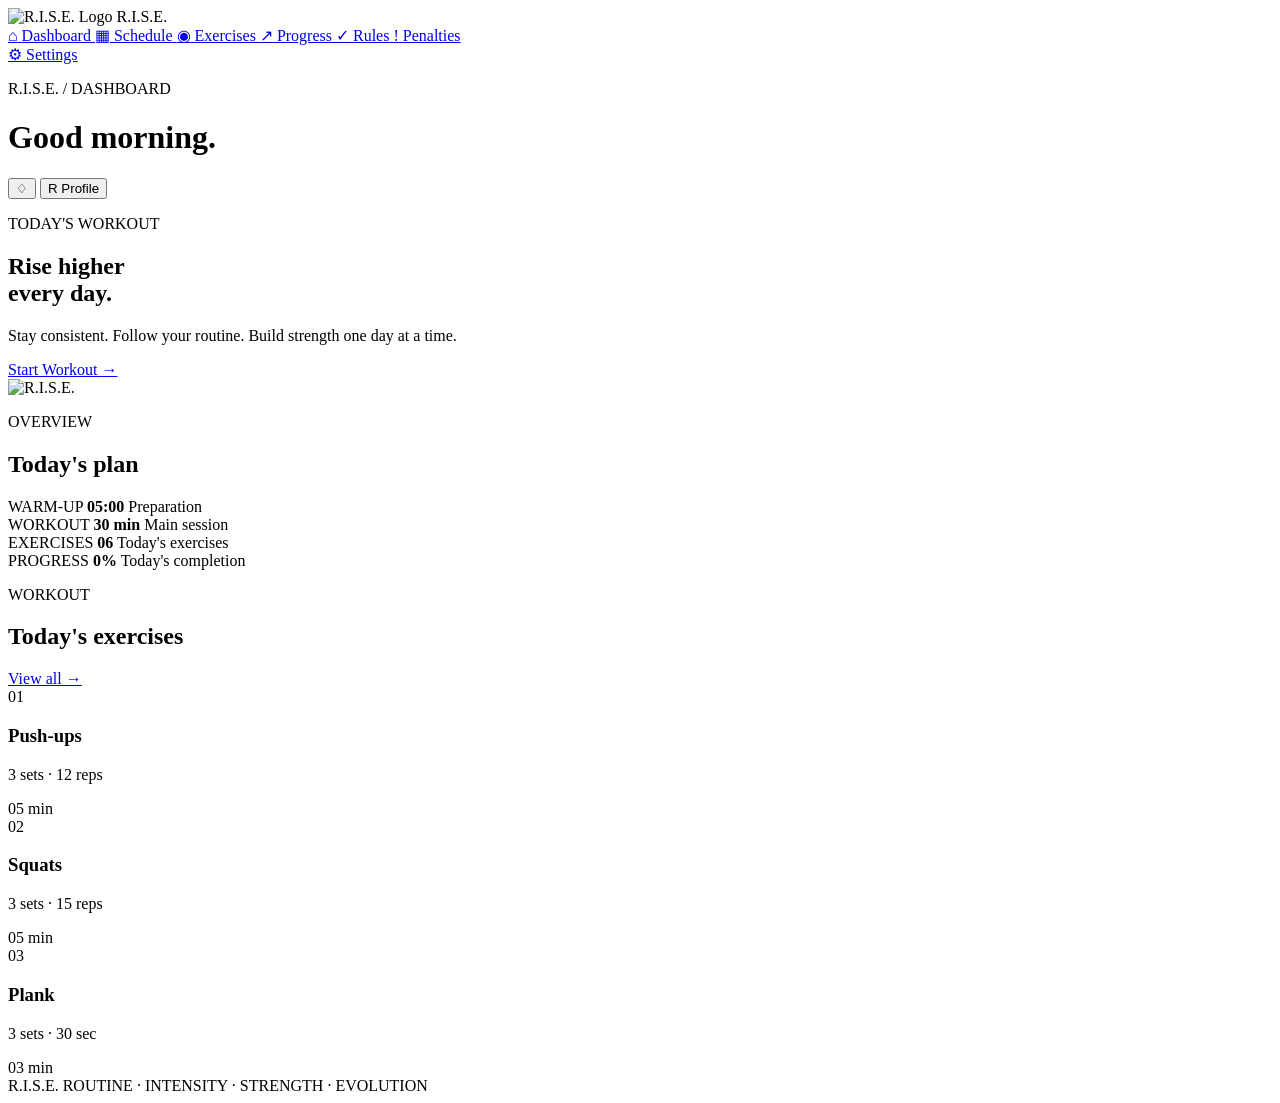
==== index.html @ 7a577751 "Add files via upload" ====
<!DOCTYPE html>
<html lang="en">
<head>
    <meta charset="UTF-8">
    <meta name="viewport" content="width=device-width, initial-scale=1.0">

    <title>R.I.S.E. — Rise Higher Every Day</title>

    <meta
        name="description"
        content="R.I.S.E. — your daily training and discipline platform."
    >

    <link rel="stylesheet" href="css/main.css">
</head>

<body>

    <!-- Sidebar -->
    <aside class="sidebar">

        <div class="brand">
            <img src="assets/logo/rise-icon.png" alt="R.I.S.E. Logo">
            <span>R.I.S.E.</span>
        </div>

        <nav class="navigation">

            <a href="index.html" class="nav-item active">
                <span>⌂</span>
                <span>Dashboard</span>
            </a>

            <a href="pages/schedule.html" class="nav-item">
                <span>▦</span>
                <span>Schedule</span>
            </a>

            <a href="pages/exercises.html" class="nav-item">
                <span>◉</span>
                <span>Exercises</span>
            </a>

            <a href="pages/progress.html" class="nav-item">
                <span>↗</span>
                <span>Progress</span>
            </a>

            <a href="pages/rules.html" class="nav-item">
                <span>✓</span>
                <span>Rules</span>
            </a>

            <a href="pages/penalties.html" class="nav-item">
                <span>!</span>
                <span>Penalties</span>
            </a>

        </nav>

        <div class="sidebar-bottom">

            <a href="pages/settings.html" class="nav-item">
                <span>⚙</span>
                <span>Settings</span>
            </a>

        </div>

    </aside>


    <!-- Main Content -->
    <main class="main-content">

        <!-- Top Bar -->
        <header class="topbar">

            <div>
                <p class="eyebrow">R.I.S.E. / DASHBOARD</p>
                <h1>Good morning.</h1>
            </div>

            <div class="topbar-actions">
                <button class="icon-button" aria-label="Notifications">
                    ♢
                </button>

                <button class="profile-button">
                    <span class="profile-avatar">R</span>
                    <span>Profile</span>
                </button>
            </div>

        </header>


        <!-- Today's Workout -->
        <section class="hero-section">

            <div class="hero-content">

                <p class="section-label">TODAY'S WORKOUT</p>

                <h2>Rise higher<br>every day.</h2>

                <p class="hero-description">
                    Stay consistent. Follow your routine.
                    Build strength one day at a time.
                </p>

                <a href="pages/workout.html" class="primary-button">
                    Start Workout
                    <span>→</span>
                </a>

            </div>

            <div class="hero-mark">
                <img src="assets/logo/rise-logo.png" alt="R.I.S.E.">
            </div>

        </section>


        <!-- Today's Overview -->
        <section class="overview-section">

            <div class="section-heading">
                <div>
                    <p class="section-label">OVERVIEW</p>
                    <h2>Today's plan</h2>
                </div>
            </div>


            <div class="stats-grid">

                <article class="stat-card">
                    <span class="stat-label">WARM-UP</span>
                    <strong>05:00</strong>
                    <span class="stat-description">
                        Preparation
                    </span>
                </article>


                <article class="stat-card">
                    <span class="stat-label">WORKOUT</span>
                    <strong>30 min</strong>
                    <span class="stat-description">
                        Main session
                    </span>
                </article>


                <article class="stat-card">
                    <span class="stat-label">EXERCISES</span>
                    <strong>06</strong>
                    <span class="stat-description">
                        Today's exercises
                    </span>
                </article>


                <article class="stat-card">
                    <span class="stat-label">PROGRESS</span>
                    <strong>0%</strong>
                    <span class="stat-description">
                        Today's completion
                    </span>
                </article>

            </div>

        </section>


        <!-- Today's Exercises -->
        <section class="workout-preview">

            <div class="section-heading">

                <div>
                    <p class="section-label">WORKOUT</p>
                    <h2>Today's exercises</h2>
                </div>

                <a href="pages/exercises.html" class="text-link">
                    View all →
                </a>

            </div>


            <div class="exercise-list">

                <article class="exercise-card">
                    <span class="exercise-number">01</span>

                    <div class="exercise-info">
                        <h3>Push-ups</h3>
                        <p>3 sets · 12 reps</p>
                    </div>

                    <span class="exercise-time">
                        05 min
                    </span>
                </article>


                <article class="exercise-card">
                    <span class="exercise-number">02</span>

                    <div class="exercise-info">
                        <h3>Squats</h3>
                        <p>3 sets · 15 reps</p>
                    </div>

                    <span class="exercise-time">
                        05 min
                    </span>
                </article>


                <article class="exercise-card">
                    <span class="exercise-number">03</span>

                    <div class="exercise-info">
                        <h3>Plank</h3>
                        <p>3 sets · 30 sec</p>
                    </div>

                    <span class="exercise-time">
                        03 min
                    </span>
                </article>

            </div>

        </section>


        <!-- Footer -->
        <footer class="footer">
            <span>R.I.S.E.</span>
            <span>ROUTINE · INTENSITY · STRENGTH · EVOLUTION</span>
        </footer>

    </main>


<script src="js/storage.js"></script>
<script src="js/app.js"></script>

</body>
</html>
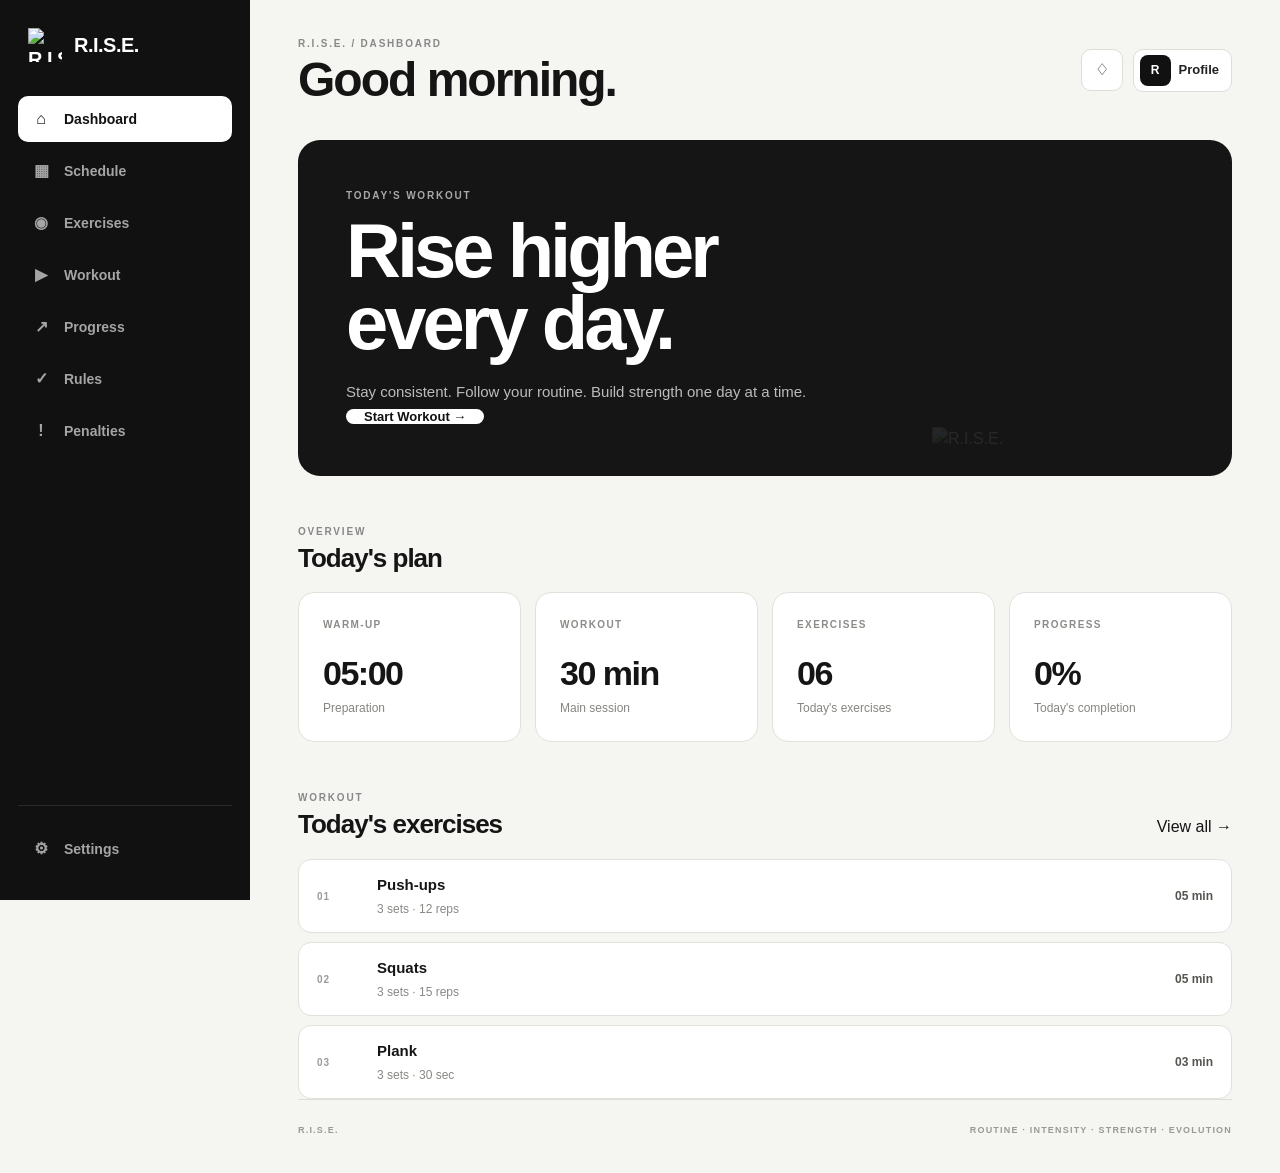
==== commit c5662a5f: "Add files via upload" ====
--- a/index.html
+++ b/index.html
@@ -2,65 +2,143 @@
 <html lang="en">
 <head>
     <meta charset="UTF-8">
-    <meta name="viewport" content="width=device-width, initial-scale=1.0">
+    <meta
+        name="viewport"
+        content="width=device-width, initial-scale=1.0"
+    >
 
     <title>R.I.S.E. — Rise Higher Every Day</title>
 
     <meta
         name="description"
-        content="R.I.S.E. — your daily training and discipline platform."
+        content="R.I.S.E. — a modern workout and discipline platform for building consistency, tracking progress, and becoming stronger every day."
     >
 
+    <meta
+        name="theme-color"
+        content="#111111"
+    >
+
+    <!-- Main Styles -->
     <link rel="stylesheet" href="css/main.css">
+
+    <!-- Responsive Styles -->
+    <link rel="stylesheet" href="css/responsive.css">
 </head>
 
 <body>
 
-    <!-- Sidebar -->
+    <!-- =========================================
+         SIDEBAR
+         ========================================= -->
+
     <aside class="sidebar">
 
+        <!-- Brand -->
+
         <div class="brand">
-            <img src="assets/logo/rise-icon.png" alt="R.I.S.E. Logo">
+
+            <img
+                src="assets/logo/rise-icon.png"
+                alt="R.I.S.E. Logo"
+            >
+
             <span>R.I.S.E.</span>
+
         </div>
 
+
+        <!-- Navigation -->
+
         <nav class="navigation">
 
-            <a href="index.html" class="nav-item active">
+            <!-- Dashboard -->
+
+            <a
+                href="index.html"
+                class="nav-item active"
+            >
                 <span>⌂</span>
                 <span>Dashboard</span>
             </a>
 
-            <a href="pages/schedule.html" class="nav-item">
+
+            <!-- Schedule -->
+
+            <a
+                href="pages/schedule.html"
+                class="nav-item"
+            >
                 <span>▦</span>
                 <span>Schedule</span>
             </a>
 
-            <a href="pages/exercises.html" class="nav-item">
+
+            <!-- Exercises -->
+
+            <a
+                href="pages/exercises.html"
+                class="nav-item"
+            >
                 <span>◉</span>
                 <span>Exercises</span>
             </a>
 
-            <a href="pages/progress.html" class="nav-item">
+
+            <!-- Workout -->
+
+            <a
+                href="pages/workout.html"
+                class="nav-item"
+            >
+                <span>▶</span>
+                <span>Workout</span>
+            </a>
+
+
+            <!-- Progress -->
+
+            <a
+                href="pages/progress.html"
+                class="nav-item"
+            >
                 <span>↗</span>
                 <span>Progress</span>
             </a>
 
-            <a href="pages/rules.html" class="nav-item">
+
+            <!-- Rules -->
+
+            <a
+                href="pages/rules.html"
+                class="nav-item"
+            >
                 <span>✓</span>
                 <span>Rules</span>
             </a>
 
-            <a href="pages/penalties.html" class="nav-item">
+
+            <!-- Penalties -->
+
+            <a
+                href="pages/penalties.html"
+                class="nav-item"
+            >
                 <span>!</span>
                 <span>Penalties</span>
             </a>
 
         </nav>
 
+
+        <!-- Sidebar Bottom -->
+
         <div class="sidebar-bottom">
 
-            <a href="pages/settings.html" class="nav-item">
+            <a
+                href="pages/settings.html"
+                class="nav-item"
+            >
                 <span>⚙</span>
                 <span>Settings</span>
             </a>
@@ -70,105 +148,226 @@
     </aside>
 
 
-    <!-- Main Content -->
+    <!-- =========================================
+         MAIN CONTENT
+         ========================================= -->
+
     <main class="main-content">
 
-        <!-- Top Bar -->
+
+        <!-- =====================================
+             TOP BAR
+             ===================================== -->
+
         <header class="topbar">
 
-            <div>
-                <p class="eyebrow">R.I.S.E. / DASHBOARD</p>
-                <h1>Good morning.</h1>
-            </div>
+            <div class="topbar-title">
+
+                <p class="eyebrow">
+                    R.I.S.E. / DASHBOARD
+                </p>
+
+                <h1>
+                    Good morning.
+                </h1>
+
+            </div>
+
 
             <div class="topbar-actions">
-                <button class="icon-button" aria-label="Notifications">
+
+                <!-- Notifications -->
+
+                <button
+                    type="button"
+                    class="icon-button"
+                    aria-label="Notifications"
+                >
                     ♢
                 </button>
 
-                <button class="profile-button">
-                    <span class="profile-avatar">R</span>
-                    <span>Profile</span>
+
+                <!-- Profile -->
+
+                <button
+                    type="button"
+                    class="profile-button"
+                    aria-label="Profile"
+                >
+
+                    <span class="profile-avatar">
+                        R
+                    </span>
+
+                    <span>
+                        Profile
+                    </span>
+
                 </button>
+
             </div>
 
         </header>
 
 
-        <!-- Today's Workout -->
+
+        <!-- =====================================
+             HERO / TODAY'S WORKOUT
+             ===================================== -->
+
         <section class="hero-section">
 
             <div class="hero-content">
 
-                <p class="section-label">TODAY'S WORKOUT</p>
-
-                <h2>Rise higher<br>every day.</h2>
+                <p class="section-label">
+                    TODAY'S WORKOUT
+                </p>
+
+
+                <h2>
+                    Rise higher<br>
+                    every day.
+                </h2>
+
 
                 <p class="hero-description">
                     Stay consistent. Follow your routine.
                     Build strength one day at a time.
                 </p>
 
-                <a href="pages/workout.html" class="primary-button">
-                    Start Workout
-                    <span>→</span>
+
+                <a
+                    href="pages/workout.html"
+                    class="primary-button"
+                >
+                    <span>
+                        Start Workout
+                    </span>
+
+                    <span>
+                        →
+                    </span>
                 </a>
 
             </div>
 
+
+            <!-- Decorative Logo -->
+
             <div class="hero-mark">
-                <img src="assets/logo/rise-logo.png" alt="R.I.S.E.">
+
+                <img
+                    src="assets/logo/rise-logo.png"
+                    alt="R.I.S.E."
+                >
+
             </div>
 
         </section>
 
 
-        <!-- Today's Overview -->
+
+        <!-- =====================================
+             TODAY'S OVERVIEW
+             ===================================== -->
+
         <section class="overview-section">
 
             <div class="section-heading">
+
                 <div>
-                    <p class="section-label">OVERVIEW</p>
-                    <h2>Today's plan</h2>
+
+                    <p class="section-label">
+                        OVERVIEW
+                    </p>
+
+                    <h2>
+                        Today's plan
+                    </h2>
+
                 </div>
-            </div>
-
+
+            </div>
+
+
+            <!-- Statistics -->
 
             <div class="stats-grid">
 
+
+                <!-- Warm-up -->
+
                 <article class="stat-card">
-                    <span class="stat-label">WARM-UP</span>
-                    <strong>05:00</strong>
+
+                    <span class="stat-label">
+                        WARM-UP
+                    </span>
+
+                    <strong>
+                        05:00
+                    </strong>
+
                     <span class="stat-description">
                         Preparation
                     </span>
-                </article>
-
+
+                </article>
+
+
+                <!-- Workout -->
 
                 <article class="stat-card">
-                    <span class="stat-label">WORKOUT</span>
-                    <strong>30 min</strong>
+
+                    <span class="stat-label">
+                        WORKOUT
+                    </span>
+
+                    <strong>
+                        30 min
+                    </strong>
+
                     <span class="stat-description">
                         Main session
                     </span>
-                </article>
-
+
+                </article>
+
+
+                <!-- Exercises -->
 
                 <article class="stat-card">
-                    <span class="stat-label">EXERCISES</span>
-                    <strong>06</strong>
+
+                    <span class="stat-label">
+                        EXERCISES
+                    </span>
+
+                    <strong>
+                        06
+                    </strong>
+
                     <span class="stat-description">
                         Today's exercises
                     </span>
-                </article>
-
+
+                </article>
+
+
+                <!-- Progress -->
 
                 <article class="stat-card">
-                    <span class="stat-label">PROGRESS</span>
-                    <strong>0%</strong>
+
+                    <span class="stat-label">
+                        PROGRESS
+                    </span>
+
+                    <strong id="todayProgress">
+                        0%
+                    </strong>
+
                     <span class="stat-description">
                         Today's completion
                     </span>
+
                 </article>
 
             </div>
@@ -176,64 +375,133 @@
         </section>
 
 
-        <!-- Today's Exercises -->
+
+        <!-- =====================================
+             TODAY'S EXERCISES
+             ===================================== -->
+
         <section class="workout-preview">
 
+
+            <!-- Section Header -->
+
             <div class="section-heading">
 
                 <div>
-                    <p class="section-label">WORKOUT</p>
-                    <h2>Today's exercises</h2>
+
+                    <p class="section-label">
+                        WORKOUT
+                    </p>
+
+                    <h2>
+                        Today's exercises
+                    </h2>
+
                 </div>
 
-                <a href="pages/exercises.html" class="text-link">
+
+                <a
+                    href="pages/exercises.html"
+                    class="text-link"
+                >
                     View all →
                 </a>
 
             </div>
 
 
+
+            <!-- Exercise List -->
+
             <div class="exercise-list">
 
+
+                <!-- Exercise 01 -->
+
                 <article class="exercise-card">
-                    <span class="exercise-number">01</span>
+
+                    <span class="exercise-number">
+                        01
+                    </span>
+
 
                     <div class="exercise-info">
-                        <h3>Push-ups</h3>
-                        <p>3 sets · 12 reps</p>
+
+                        <h3>
+                            Push-ups
+                        </h3>
+
+                        <p>
+                            3 sets · 12 reps
+                        </p>
+
                     </div>
+
 
                     <span class="exercise-time">
                         05 min
                     </span>
-                </article>
-
+
+                </article>
+
+
+
+                <!-- Exercise 02 -->
 
                 <article class="exercise-card">
-                    <span class="exercise-number">02</span>
+
+                    <span class="exercise-number">
+                        02
+                    </span>
+
 
                     <div class="exercise-info">
-                        <h3>Squats</h3>
-                        <p>3 sets · 15 reps</p>
+
+                        <h3>
+                            Squats
+                        </h3>
+
+                        <p>
+                            3 sets · 15 reps
+                        </p>
+
                     </div>
+
 
                     <span class="exercise-time">
                         05 min
                     </span>
-                </article>
-
+
+                </article>
+
+
+
+                <!-- Exercise 03 -->
 
                 <article class="exercise-card">
-                    <span class="exercise-number">03</span>
+
+                    <span class="exercise-number">
+                        03
+                    </span>
+
 
                     <div class="exercise-info">
-                        <h3>Plank</h3>
-                        <p>3 sets · 30 sec</p>
+
+                        <h3>
+                            Plank
+                        </h3>
+
+                        <p>
+                            3 sets · 30 sec
+                        </p>
+
                     </div>
+
 
                     <span class="exercise-time">
                         03 min
                     </span>
+
                 </article>
 
             </div>
@@ -241,17 +509,36 @@
         </section>
 
 
-        <!-- Footer -->
+
+        <!-- =====================================
+             FOOTER
+             ===================================== -->
+
         <footer class="footer">
-            <span>R.I.S.E.</span>
-            <span>ROUTINE · INTENSITY · STRENGTH · EVOLUTION</span>
+
+            <span>
+                R.I.S.E.
+            </span>
+
+            <span>
+                ROUTINE · INTENSITY · STRENGTH · EVOLUTION
+            </span>
+
         </footer>
 
     </main>
 
 
-<script src="js/storage.js"></script>
-<script src="js/app.js"></script>
+
+    <!-- =========================================
+         JAVASCRIPT
+         ========================================= -->
+
+    <!-- Storage -->
+    <script src="js/storge.js"></script>
+
+    <!-- Main Application -->
+    <script src="js/app.js"></script>
 
 </body>
 </html>
--- a/css/main.css
+++ b/css/main.css
@@ -0,0 +1,999 @@
+/* =========================================
+   R.I.S.E.
+   MAIN STYLESHEET
+   ========================================= */
+
+
+/* =========================================
+   01. RESET
+   ========================================= */
+
+* {
+    margin: 0;
+    padding: 0;
+    box-sizing: border-box;
+}
+
+
+html {
+    scroll-behavior: smooth;
+}
+
+
+body {
+    min-height: 100vh;
+
+    background: #f5f5f2;
+    color: #151515;
+
+    font-family:
+        Inter,
+        Arial,
+        Helvetica,
+        sans-serif;
+
+    line-height: 1.5;
+}
+
+
+button,
+input {
+    font: inherit;
+}
+
+
+button {
+    cursor: pointer;
+}
+
+
+a {
+    color: inherit;
+    text-decoration: none;
+}
+
+
+img {
+    max-width: 100%;
+    display: block;
+}
+
+
+/* =========================================
+   02. LAYOUT
+   ========================================= */
+
+.sidebar {
+    position: fixed;
+
+    top: 0;
+    left: 0;
+
+    width: 250px;
+    height: 100vh;
+
+    padding: 28px 18px;
+
+    background: #111111;
+    color: #ffffff;
+
+    display: flex;
+    flex-direction: column;
+
+    z-index: 100;
+}
+
+
+.main-content {
+    min-height: 100vh;
+
+    margin-left: 250px;
+
+    padding: 34px 48px 30px;
+}
+
+
+/* =========================================
+   03. BRAND
+   ========================================= */
+
+.brand {
+    display: flex;
+    align-items: center;
+    gap: 12px;
+
+    padding: 0 10px 34px;
+
+    font-size: 20px;
+    font-weight: 800;
+    letter-spacing: -0.5px;
+}
+
+
+.brand img {
+    width: 34px;
+    height: 34px;
+
+    object-fit: contain;
+}
+
+
+/* =========================================
+   04. NAVIGATION
+   ========================================= */
+
+.navigation {
+    display: flex;
+    flex-direction: column;
+    gap: 6px;
+}
+
+
+.nav-item {
+    min-height: 46px;
+
+    display: flex;
+    align-items: center;
+    gap: 13px;
+
+    padding: 0 13px;
+
+    border-radius: 10px;
+
+    color: #a5a5a5;
+
+    font-size: 14px;
+    font-weight: 600;
+
+    transition:
+        background 0.2s ease,
+        color 0.2s ease,
+        transform 0.2s ease;
+}
+
+
+.nav-item span:first-child {
+    width: 20px;
+
+    text-align: center;
+
+    font-size: 16px;
+}
+
+
+.nav-item:hover {
+    background: #1e1e1e;
+    color: #ffffff;
+
+    transform: translateX(2px);
+}
+
+
+.nav-item.active {
+    background: #ffffff;
+    color: #111111;
+}
+
+
+.sidebar-bottom {
+    margin-top: auto;
+
+    padding-top: 20px;
+
+    border-top: 1px solid #292929;
+}
+
+
+/* =========================================
+   05. TOPBAR
+   ========================================= */
+
+.topbar {
+    min-height: 72px;
+
+    margin-bottom: 34px;
+
+    display: flex;
+    align-items: center;
+    justify-content: space-between;
+    gap: 20px;
+}
+
+
+.eyebrow,
+.section-label {
+    color: #888888;
+
+    font-size: 10px;
+    font-weight: 800;
+
+    letter-spacing: 1.8px;
+    text-transform: uppercase;
+}
+
+
+.topbar h1 {
+    margin-top: 5px;
+
+    font-size: clamp(30px, 4vw, 48px);
+
+    line-height: 1;
+
+    letter-spacing: -2px;
+}
+
+
+.topbar-actions {
+    display: flex;
+    align-items: center;
+    gap: 10px;
+}
+
+
+.icon-button,
+.profile-button {
+    border: 1px solid #ddddda;
+
+    background: #ffffff;
+    color: #222222;
+
+    border-radius: 10px;
+}
+
+
+.icon-button {
+    width: 42px;
+    height: 42px;
+}
+
+
+.profile-button {
+    min-height: 42px;
+
+    padding: 5px 12px 5px 6px;
+
+    display: flex;
+    align-items: center;
+    gap: 8px;
+
+    font-size: 13px;
+    font-weight: 700;
+}
+
+
+.profile-avatar {
+    width: 31px;
+    height: 31px;
+
+    display: grid;
+    place-items: center;
+
+    border-radius: 8px;
+
+    background: #111111;
+    color: #ffffff;
+
+    font-size: 12px;
+}
+
+
+/* =========================================
+   06. HERO
+   ========================================= */
+
+.hero-section {
+    position: relative;
+
+    min-height: 320px;
+
+    margin-bottom: 48px;
+
+    padding: 48px;
+
+    overflow: hidden;
+
+    border-radius: 22px;
+
+    background: #151515;
+    color: #ffffff;
+
+    display: flex;
+    align-items: center;
+    justify-content: space-between;
+}
+
+
+.hero-content {
+    position: relative;
+    z-index: 2;
+
+    max-width: 620px;
+}
+
+
+.hero-section .section-label {
+    color: #a8a8a8;
+}
+
+
+.hero-section h2 {
+    margin-top: 12px;
+
+    font-size: clamp(42px, 6vw, 76px);
+
+    line-height: 0.95;
+
+    letter-spacing: -4px;
+}
+
+
+.hero-description {
+    max-width: 520px;
+
+    margin-top: 22px;
+
+    color: #bcbcbc;
+
+    font-size: 15px;
+}
+
+
+.hero-mark {
+    position: absolute;
+
+    right: 50px;
+    bottom: 25px;
+
+    width: 250px;
+
+    opacity: 0.08;
+
+    pointer-events: none;
+}
+
+
+.hero-mark img {
+    width: 100%;
+}
+
+
+/* =========================================
+   07. BUTTONS
+   ========================================= */
+
+.primary-button,
+.secondary-button,
+.danger-button {
+    min-height: 44px;
+
+    padding: 0 18px;
+
+    border-radius: 9px;
+
+    font-size: 13px;
+    font-weight: 800;
+
+    transition:
+        transform 0.2s ease,
+        opacity 0.2s ease;
+}
+
+
+.primary-button {
+    margin-top: 26px;
+
+    border: 0;
+
+    background: #ffffff;
+    color: #111111;
+}
+
+
+.primary-button:hover,
+.secondary-button:hover,
+.danger-button:hover {
+    transform: translateY(-2px);
+}
+
+
+.primary-button:disabled {
+    cursor: not-allowed;
+    opacity: 0.45;
+}
+
+
+.secondary-button {
+    border: 1px solid #d7d7d2;
+
+    background: #ffffff;
+    color: #222222;
+}
+
+
+.danger-button {
+    border: 0;
+
+    background: #171717;
+    color: #ffffff;
+}
+
+
+/* =========================================
+   08. SECTIONS
+   ========================================= */
+
+.overview-section {
+    margin-bottom: 48px;
+}
+
+
+.section-heading {
+    margin-bottom: 20px;
+
+    display: flex;
+    align-items: flex-end;
+    justify-content: space-between;
+}
+
+
+.section-heading h2 {
+    margin-top: 5px;
+
+    font-size: 26px;
+    line-height: 1.1;
+
+    letter-spacing: -1px;
+}
+
+
+/* =========================================
+   09. STATISTICS
+   ========================================= */
+
+.stats-grid {
+    display: grid;
+
+    grid-template-columns:
+        repeat(4, minmax(0, 1fr));
+
+    gap: 14px;
+}
+
+
+.stat-card {
+    min-height: 150px;
+
+    padding: 24px;
+
+    border: 1px solid #e1e1dc;
+
+    border-radius: 16px;
+
+    background: #ffffff;
+
+    display: flex;
+    flex-direction: column;
+}
+
+
+.stat-label {
+    color: #8b8b87;
+
+    font-size: 10px;
+    font-weight: 800;
+
+    letter-spacing: 1.4px;
+}
+
+
+.stat-card strong {
+    margin-top: auto;
+
+    font-size: 34px;
+
+    line-height: 1.05;
+
+    letter-spacing: -1.5px;
+}
+
+
+.stat-description {
+    margin-top: 8px;
+
+    color: #858581;
+
+    font-size: 12px;
+}
+
+
+/* =========================================
+   10. EXERCISE LIST
+   ========================================= */
+
+.exercise-list {
+    display: flex;
+    flex-direction: column;
+    gap: 9px;
+}
+
+
+.exercise-card {
+    min-height: 74px;
+
+    padding: 13px 18px;
+
+    border: 1px solid #e1e1dc;
+
+    border-radius: 13px;
+
+    background: #ffffff;
+
+    display: flex;
+    align-items: center;
+    gap: 18px;
+
+    transition:
+        transform 0.2s ease,
+        border-color 0.2s ease,
+        background 0.2s ease;
+}
+
+
+.exercise-card:hover {
+    transform: translateX(3px);
+
+    border-color: #cfcfc9;
+}
+
+
+.exercise-number {
+    min-width: 42px;
+
+    color: #9a9a96;
+
+    font-size: 10px;
+    font-weight: 800;
+
+    letter-spacing: 1px;
+}
+
+
+.exercise-info {
+    flex: 1;
+}
+
+
+.exercise-info h3 {
+    font-size: 15px;
+    font-weight: 800;
+}
+
+
+.exercise-info p {
+    margin-top: 3px;
+
+    color: #888884;
+
+    font-size: 12px;
+}
+
+
+.exercise-time {
+    color: #555550;
+
+    font-size: 12px;
+    font-weight: 800;
+
+    white-space: nowrap;
+}
+
+
+/* =========================================
+   11. WORKOUT
+   ========================================= */
+
+.workout-hero {
+    min-height: 360px;
+}
+
+
+.workout-timer-card {
+    min-height: 300px;
+
+    align-items: center;
+    justify-content: center;
+
+    text-align: center;
+}
+
+
+.workout-timer-card strong {
+    margin-top: 18px;
+
+    font-size: clamp(64px, 10vw, 110px);
+
+    letter-spacing: -5px;
+
+    font-variant-numeric: tabular-nums;
+}
+
+
+.workout-timer-card .stat-description {
+    margin-top: 10px;
+}
+
+
+.timer-controls {
+    margin-top: 26px;
+
+    display: flex;
+    justify-content: center;
+    gap: 8px;
+}
+
+
+.timer-controls .primary-button,
+.timer-controls .secondary-button {
+    margin-top: 0;
+}
+
+
+.workout-exercise.current {
+    border-color: #111111;
+
+    background: #eeeeea;
+}
+
+
+.workout-exercise.completed {
+    opacity: 0.55;
+}
+
+
+/* =========================================
+   12. RULES
+   ========================================= */
+
+.rule-card {
+    min-height: 86px;
+}
+
+
+.rule-check {
+    display: flex;
+    align-items: center;
+    gap: 8px;
+
+    color: #777773;
+
+    font-size: 11px;
+    font-weight: 700;
+
+    cursor: pointer;
+}
+
+
+.rule-checkbox {
+    width: 18px;
+    height: 18px;
+
+    accent-color: #111111;
+
+    cursor: pointer;
+}
+
+
+.rule-card.completed {
+    background: #eeeeea;
+}
+
+
+.rule-card.completed .exercise-info h3 {
+    text-decoration: line-through;
+    text-decoration-thickness: 1px;
+
+    color: #777773;
+}
+
+
+/* =========================================
+   13. SETTINGS SWITCH
+   ========================================= */
+
+.setting-switch {
+    position: relative;
+
+    width: 48px;
+    height: 27px;
+
+    flex-shrink: 0;
+}
+
+
+.setting-switch input {
+    position: absolute;
+
+    width: 0;
+    height: 0;
+
+    opacity: 0;
+}
+
+
+.setting-switch span {
+    position: absolute;
+
+    inset: 0;
+
+    border-radius: 999px;
+
+    background: #d6d6d1;
+
+    cursor: pointer;
+
+    transition: background 0.2s ease;
+}
+
+
+.setting-switch span::before {
+    content: "";
+
+    position: absolute;
+
+    width: 21px;
+    height: 21px;
+
+    left: 3px;
+    top: 3px;
+
+    border-radius: 50%;
+
+    background: #ffffff;
+
+    transition: transform 0.2s ease;
+}
+
+
+.setting-switch input:checked + span {
+    background: #111111;
+}
+
+
+.setting-switch input:checked + span::before {
+    transform: translateX(21px);
+}
+
+
+/* =========================================
+   14. SETTINGS ACTIONS
+   ========================================= */
+
+.settings-actions {
+    margin-top: 22px;
+
+    display: flex;
+    gap: 8px;
+    flex-wrap: wrap;
+}
+
+
+.settings-actions button {
+    margin-top: 0;
+}
+
+
+/* =========================================
+   15. FOOTER
+   ========================================= */
+
+.footer {
+    padding: 24px 0 5px;
+
+    border-top: 1px solid #ddddda;
+
+    display: flex;
+    justify-content: space-between;
+    gap: 20px;
+
+    color: #999995;
+
+    font-size: 9px;
+    font-weight: 800;
+
+    letter-spacing: 1.2px;
+}
+
+
+/* =========================================
+   16. FOCUS
+   ========================================= */
+
+button:focus-visible,
+a:focus-visible,
+input:focus-visible {
+    outline: 2px solid #111111;
+    outline-offset: 3px;
+}
+
+
+/* =========================================
+   17. RESPONSIVE — TABLET
+   ========================================= */
+
+@media (max-width: 1050px) {
+
+    .sidebar {
+        width: 210px;
+    }
+
+
+    .main-content {
+        margin-left: 210px;
+
+        padding-left: 30px;
+        padding-right: 30px;
+    }
+
+
+    .stats-grid {
+        grid-template-columns:
+            repeat(2, minmax(0, 1fr));
+    }
+
+
+    .hero-mark {
+        right: 25px;
+    }
+
+}
+
+
+/* =========================================
+   18. RESPONSIVE — MOBILE
+   ========================================= */
+
+@media (max-width: 760px) {
+
+    .sidebar {
+        position: relative;
+
+        width: 100%;
+        height: auto;
+
+        padding: 16px;
+
+        border-radius: 0;
+    }
+
+
+    .brand {
+        padding-bottom: 18px;
+    }
+
+
+    .navigation {
+        display: grid;
+
+        grid-template-columns:
+            repeat(2, minmax(0, 1fr));
+    }
+
+
+    .sidebar-bottom {
+        margin-top: 10px;
+        padding-top: 10px;
+    }
+
+
+    .main-content {
+        margin-left: 0;
+
+        padding: 24px 16px;
+    }
+
+
+    .topbar {
+        align-items: flex-start;
+    }
+
+
+    .topbar-actions {
+        display: none;
+    }
+
+
+    .hero-section {
+        min-height: 360px;
+
+        padding: 30px;
+
+        align-items: flex-start;
+    }
+
+
+    .hero-section h2 {
+        letter-spacing: -2.5px;
+    }
+
+
+    .hero-mark {
+        right: 15px;
+        bottom: 15px;
+
+        width: 170px;
+    }
+
+
+    .stats-grid {
+        grid-template-columns: 1fr;
+    }
+
+
+    .exercise-card {
+        gap: 12px;
+
+        padding: 12px;
+    }
+
+
+    .exercise-number {
+        min-width: 34px;
+    }
+
+
+    .exercise-time {
+        font-size: 10px;
+    }
+
+
+    .footer {
+        flex-direction: column;
+        gap: 8px;
+    }
+
+}
+
+
+/* =========================================
+   19. SMALL MOBILE
+   ========================================= */
+
+@media (max-width: 460px) {
+
+    .navigation {
+        grid-template-columns: 1fr;
+    }
+
+
+    .topbar h1 {
+        font-size: 32px;
+    }
+
+
+    .hero-section {
+        padding: 24px;
+
+        border-radius: 16px;
+    }
+
+
+    .hero-section h2 {
+        font-size: 45px;
+    }
+
+
+    .hero-description {
+        font-size: 13px;
+    }
+
+
+    .timer-controls {
+        flex-wrap: wrap;
+    }
+
+
+    .timer-controls button {
+        flex: 1;
+    }
+
+}
--- a/css/responsive.css
+++ b/css/responsive.css
@@ -0,0 +1,286 @@
+/* =========================================
+   R.I.S.E. — RESPONSIVE SYSTEM
+   ========================================= */
+
+/* ---------- LARGE TABLET ---------- */
+
+@media (max-width: 1100px) {
+
+    :root {
+        --sidebar-width: 220px;
+    }
+
+    .main-content {
+        padding: 32px;
+    }
+
+    .stats-grid {
+        grid-template-columns: repeat(2, 1fr);
+    }
+
+    .hero-section {
+        padding: 40px;
+    }
+
+    .hero-mark {
+        right: 30px;
+        width: 240px;
+    }
+}
+
+
+/* ---------- TABLET ---------- */
+
+@media (max-width: 850px) {
+
+    .sidebar {
+        width: 190px;
+    }
+
+    :root {
+        --sidebar-width: 190px;
+    }
+
+    .main-content {
+        padding: 28px 22px;
+    }
+
+    .hero-section {
+        min-height: 320px;
+    }
+
+    .hero-content h2 {
+        font-size: 52px;
+    }
+
+    .hero-mark {
+        width: 200px;
+        right: 20px;
+    }
+
+    .nav-item {
+        font-size: 13px;
+    }
+}
+
+
+/* ---------- MOBILE ---------- */
+
+@media (max-width: 700px) {
+
+    .sidebar {
+        position: relative;
+
+        width: 100%;
+        height: auto;
+
+        padding: 14px 16px;
+
+        border-right: none;
+        border-bottom: 1px solid var(--border);
+    }
+
+    :root {
+        --sidebar-width: 0px;
+    }
+
+    .brand {
+        padding: 2px 6px 16px;
+    }
+
+    .navigation {
+        display: grid;
+
+        grid-template-columns: repeat(3, 1fr);
+
+        gap: 6px;
+    }
+
+    .nav-item {
+        justify-content: center;
+
+        min-height: 42px;
+
+        padding: 7px;
+
+        font-size: 11px;
+    }
+
+    .nav-item span:first-child {
+        display: none;
+    }
+
+    .sidebar-bottom {
+        margin-top: 6px;
+    }
+
+    .sidebar-bottom .nav-item {
+        justify-content: center;
+    }
+
+    .main-content {
+        margin-left: 0;
+
+        padding: 22px 16px 30px;
+    }
+
+    .topbar {
+        margin-bottom: 26px;
+    }
+
+    .topbar h1 {
+        font-size: 28px;
+    }
+
+    .topbar-actions {
+        gap: 6px;
+    }
+
+    .profile-button {
+        width: 42px;
+        padding: 4px;
+
+        justify-content: center;
+    }
+
+    .profile-button span:last-child {
+        display: none;
+    }
+
+    .hero-section {
+        min-height: 420px;
+
+        padding: 28px 22px;
+
+        align-items: flex-end;
+    }
+
+    .hero-content {
+        max-width: 100%;
+    }
+
+    .hero-content h2 {
+        font-size: 48px;
+    }
+
+    .hero-description {
+        max-width: 330px;
+
+        font-size: 14px;
+    }
+
+    .hero-mark {
+        top: 25px;
+        right: 18px;
+
+        width: 180px;
+
+        opacity: 0.10;
+    }
+
+    .stats-grid {
+        grid-template-columns: repeat(2, 1fr);
+
+        gap: 8px;
+    }
+
+    .stat-card {
+        min-height: 120px;
+
+        padding: 16px;
+    }
+
+    .stat-card strong {
+        font-size: 23px;
+    }
+
+    .section-heading h2 {
+        font-size: 20px;
+    }
+
+    .exercise-card {
+        padding: 12px 14px;
+    }
+}
+
+
+/* ---------- SMALL MOBILE ---------- */
+
+@media (max-width: 430px) {
+
+    .navigation {
+        grid-template-columns: repeat(2, 1fr);
+    }
+
+    .hero-section {
+        min-height: 440px;
+    }
+
+    .hero-content h2 {
+        font-size: 42px;
+    }
+
+    .hero-description {
+        font-size: 13px;
+    }
+
+    .hero-mark {
+        width: 160px;
+    }
+
+    .stats-grid {
+        grid-template-columns: 1fr;
+    }
+
+    .stat-card {
+        min-height: 105px;
+    }
+
+    .exercise-card {
+        gap: 10px;
+    }
+
+    .exercise-number {
+        width: 25px;
+    }
+
+    .exercise-time {
+        font-size: 11px;
+    }
+
+    .footer {
+        flex-direction: column;
+
+        align-items: flex-start;
+
+        gap: 8px;
+
+        line-height: 1.8;
+    }
+}
+
+
+/* ---------- VERY SMALL SCREENS ---------- */
+
+@media (max-width: 340px) {
+
+    .main-content {
+        padding: 18px 12px;
+    }
+
+    .hero-section {
+        padding: 24px 18px;
+    }
+
+    .hero-content h2 {
+        font-size: 36px;
+    }
+
+    .navigation {
+        grid-template-columns: 1fr 1fr;
+    }
+
+    .stats-grid {
+        grid-template-columns: 1fr;
+    }
+}
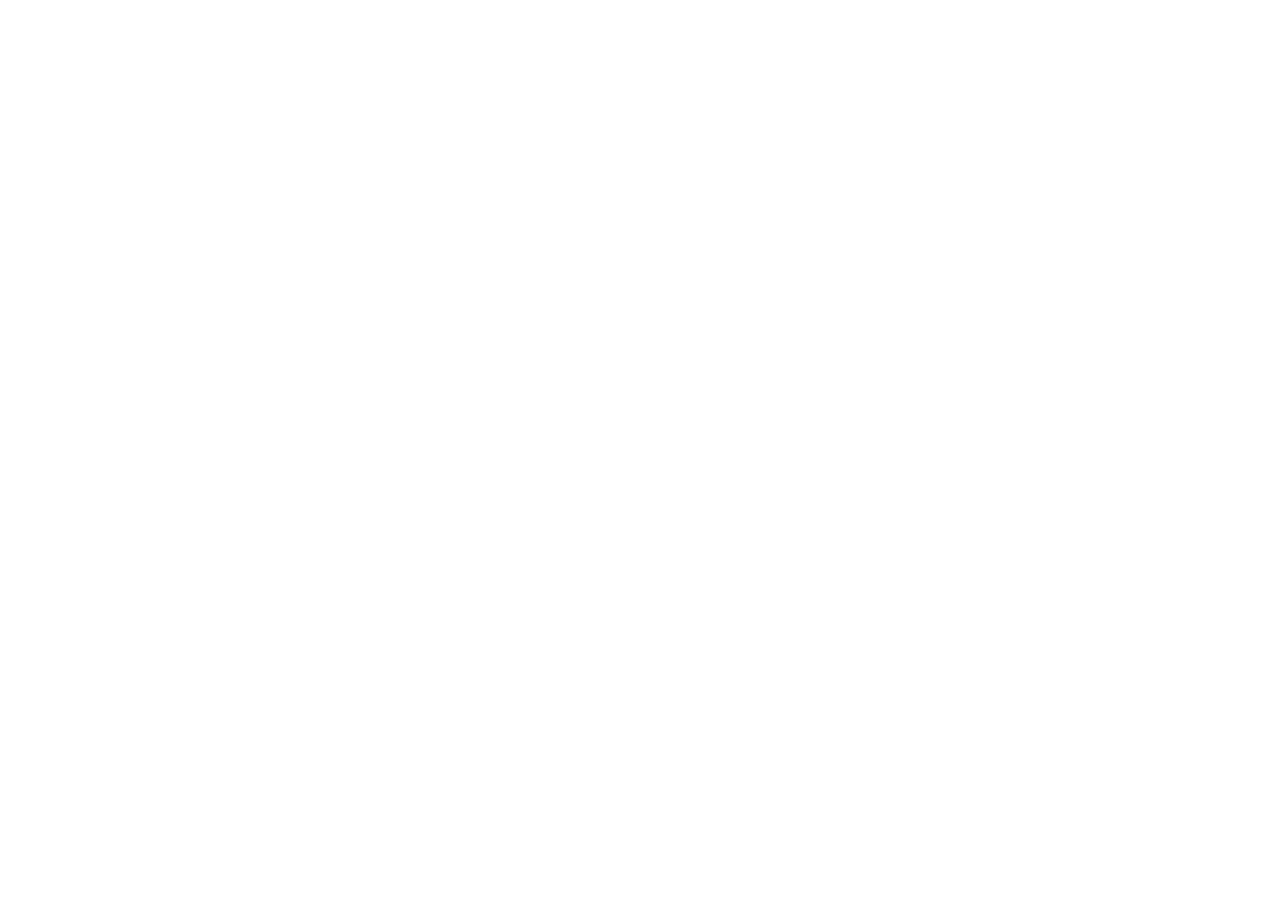
==== commit 1de6d4d0: "Add files via upload" ====
--- a/index.html
+++ b/index.html
@@ -1,544 +1,1188 @@
 <!DOCTYPE html>
-<html lang="en">
+<html lang="uz">
 <head>
     <meta charset="UTF-8">
-    <meta
-        name="viewport"
-        content="width=device-width, initial-scale=1.0"
-    >
-
-    <title>R.I.S.E. — Rise Higher Every Day</title>
-
-    <meta
-        name="description"
-        content="R.I.S.E. — a modern workout and discipline platform for building consistency, tracking progress, and becoming stronger every day."
-    >
-
-    <meta
-        name="theme-color"
-        content="#111111"
-    >
-
-    <!-- Main Styles -->
-    <link rel="stylesheet" href="css/main.css">
-
-    <!-- Responsive Styles -->
-    <link rel="stylesheet" href="css/responsive.css">
+    <meta name="viewport" content="width=device-width, initial-scale=1.0">
+    <title>R.I.S.E. Dashboard</title>
+    <style
+/* =========================================
+   R.I.S.E. — MAIN STYLESHEET
+   ========================================= */
+
+* {
+    margin: 0;
+    padding: 0;
+    box-sizing: border-box;
+}
+
+html {
+    scroll-behavior: smooth;
+}
+
+body {
+    min-height: 100vh;
+    background: #f5f5f2;
+    color: #151515;
+    font-family: Inter, Arial, Helvetica, sans-serif;
+    line-height: 1.5;
+}
+
+button,
+input {
+    font: inherit;
+}
+
+button {
+    cursor: pointer;
+}
+
+a {
+    color: inherit;
+    text-decoration: none;
+}
+
+img {
+    max-width: 100%;
+    display: block;
+}
+
+/* LAYOUT */
+.sidebar {
+    position: fixed;
+    top: 0;
+    left: 0;
+    width: 250px;
+    height: 100vh;
+    padding: 28px 18px;
+    background: #111111;
+    color: #ffffff;
+    display: flex;
+    flex-direction: column;
+    z-index: 100;
+}
+
+.main-content {
+    min-height: 100vh;
+    margin-left: 250px;
+    padding: 34px 48px 30px;
+}
+
+/* BRAND */
+.brand {
+    display: flex;
+    align-items: center;
+    gap: 12px;
+    padding: 0 10px 34px;
+    font-size: 20px;
+    font-weight: 800;
+    letter-spacing: -0.5px;
+}
+
+.brand img {
+    width: 34px;
+    height: 34px;
+    object-fit: contain;
+}
+
+/* NAVIGATION */
+.navigation {
+    display: flex;
+    flex-direction: column;
+    gap: 6px;
+}
+
+.nav-item {
+    min-height: 46px;
+    display: flex;
+    align-items: center;
+    gap: 13px;
+    padding: 0 13px;
+    border-radius: 10px;
+    color: #a5a5a5;
+    font-size: 14px;
+    font-weight: 600;
+    transition: background 0.2s ease, color 0.2s ease, transform 0.2s ease;
+}
+
+.nav-item span:first-child {
+    width: 20px;
+    text-align: center;
+    font-size: 16px;
+}
+
+.nav-item:hover {
+    background: #1e1e1e;
+    color: #ffffff;
+    transform: translateX(2px);
+}
+
+.nav-item.active {
+    background: #ffffff;
+    color: #111111;
+}
+
+.sidebar-bottom {
+    margin-top: auto;
+    padding-top: 20px;
+    border-top: 1px solid #292929;
+}
+
+/* TOPBAR */
+.topbar {
+    min-height: 72px;
+    margin-bottom: 34px;
+    display: flex;
+    align-items: center;
+    justify-content: space-between;
+    gap: 20px;
+}
+
+.eyebrow,
+.section-label {
+    color: #888888;
+    font-size: 10px;
+    font-weight: 800;
+    letter-spacing: 1.8px;
+    text-transform: uppercase;
+}
+
+.topbar h1 {
+    margin-top: 5px;
+    font-size: clamp(30px, 4vw, 48px);
+    line-height: 1;
+    letter-spacing: -2px;
+}
+
+.topbar-actions {
+    display: flex;
+    align-items: center;
+    gap: 10px;
+}
+
+.icon-button,
+.profile-button {
+    border: 1px solid #ddddda;
+    background: #ffffff;
+    color: #222222;
+    border-radius: 10px;
+}
+
+.icon-button {
+    width: 42px;
+    height: 42px;
+}
+
+.profile-button {
+    min-height: 42px;
+    padding: 5px 12px 5px 6px;
+    display: flex;
+    align-items: center;
+    gap: 8px;
+    font-size: 13px;
+    font-weight: 700;
+}
+
+.profile-avatar {
+    width: 31px;
+    height: 31px;
+    display: grid;
+    place-items: center;
+    border-radius: 8px;
+    background: #111111;
+    color: #ffffff;
+    font-size: 12px;
+}
+
+/* HERO */
+.hero-section {
+    position: relative;
+    min-height: 320px;
+    margin-bottom: 48px;
+    padding: 48px;
+    overflow: hidden;
+    border-radius: 22px;
+    background: #151515;
+    color: #ffffff;
+    display: flex;
+    align-items: center;
+    justify-content: space-between;
+}
+
+.hero-content {
+    position: relative;
+    z-index: 2;
+    max-width: 620px;
+}
+
+.hero-section .section-label {
+    color: #a8a8a8;
+}
+
+.hero-section h2 {
+    margin-top: 12px;
+    font-size: clamp(42px, 6vw, 76px);
+    line-height: 0.95;
+    letter-spacing: -4px;
+}
+
+.hero-description {
+    max-width: 520px;
+    margin-top: 22px;
+    color: #bcbcbc;
+    font-size: 15px;
+}
+
+.hero-mark {
+    position: absolute;
+    right: 50px;
+    bottom: 25px;
+    width: 250px;
+    opacity: 0.08;
+    pointer-events: none;
+}
+
+.hero-mark img {
+    width: 100%;
+}
+
+/* BUTTONS */
+.primary-button,
+.secondary-button,
+.danger-button {
+    min-height: 44px;
+    padding: 0 18px;
+    border-radius: 9px;
+    font-size: 13px;
+    font-weight: 800;
+    transition: transform 0.2s ease, opacity 0.2s ease;
+}
+
+.primary-button {
+    margin-top: 26px;
+    border: 0;
+    background: #ffffff;
+    color: #111111;
+}
+
+.primary-button:hover,
+.secondary-button:hover,
+.danger-button:hover {
+    transform: translateY(-2px);
+}
+
+.primary-button:disabled {
+    cursor: not-allowed;
+    opacity: 0.45;
+}
+
+.secondary-button {
+    border: 1px solid #d7d7d2;
+    background: #ffffff;
+    color: #222222;
+}
+
+.danger-button {
+    border: 0;
+    background: #171717;
+    color: #ffffff;
+}
+
+/* SECTIONS */
+.overview-section {
+    margin-bottom: 48px;
+}
+
+.section-heading {
+    margin-bottom: 20px;
+    display: flex;
+    align-items: flex-end;
+    justify-content: space-between;
+}
+
+.section-heading h2 {
+    margin-top: 5px;
+    font-size: 26px;
+    line-height: 1.1;
+    letter-spacing: -1px;
+}
+
+/* STATISTICS */
+.stats-grid {
+    display: grid;
+    grid-template-columns: repeat(4, minmax(0, 1fr));
+    gap: 14px;
+}
+
+.stat-card {
+    min-height: 150px;
+    padding: 24px;
+    border: 1px solid #e1e1dc;
+    border-radius: 16px;
+    background: #ffffff;
+    display: flex;
+    flex-direction: column;
+}
+
+.stat-label {
+    color: #8b8b87;
+    font-size: 10px;
+    font-weight: 800;
+    letter-spacing: 1.4px;
+}
+
+.stat-card strong {
+    margin-top: auto;
+    font-size: 34px;
+    line-height: 1.05;
+    letter-spacing: -1.5px;
+}
+
+.stat-description {
+    margin-top: 8px;
+    color: #858581;
+    font-size: 12px;
+}
+
+/* EXERCISE LIST */
+.exercise-list {
+    display: flex;
+    flex-direction: column;
+    gap: 9px;
+}
+
+.exercise-card {
+    min-height: 74px;
+    padding: 13px 18px;
+    border: 1px solid #e1e1dc;
+    border-radius: 13px;
+    background: #ffffff;
+    display: flex;
+    align-items: center;
+    gap: 18px;
+    transition: transform 0.2s ease, border-color 0.2s ease, background 0.2s ease;
+}
+
+.exercise-card:hover {
+    transform: translateX(3px);
+    border-color: #cfcfc9;
+}
+
+.exercise-number {
+    min-width: 42px;
+    color: #9a9a96;
+    font-size: 10px;
+    font-weight: 800;
+    letter-spacing: 1px;
+}
+
+.exercise-info {
+    flex: 1;
+}
+
+.exercise-info h3 {
+    font-size: 15px;
+    font-weight: 800;
+}
+
+.exercise-info p {
+    margin-top: 3px;
+    color: #888884;
+    font-size: 12px;
+}
+
+.exercise-time {
+    color: #555550;
+    font-size: 12px;
+    font-weight: 800;
+    white-space: nowrap;
+}
+
+/* WORKOUT & TIMER */
+.workout-hero {
+    min-height: 360px;
+}
+
+.workout-timer-card {
+    min-height: 300px;
+    align-items: center;
+    justify-content: center;
+    text-align: center;
+}
+
+.workout-timer-card strong {
+    margin-top: 18px;
+    font-size: clamp(64px, 10vw, 110px);
+    letter-spacing: -5px;
+    font-variant-numeric: tabular-nums;
+}
+
+.workout-timer-card .stat-description {
+    margin-top: 10px;
+}
+
+.timer-controls {
+    margin-top: 26px;
+    display: flex;
+    justify-content: center;
+    gap: 8px;
+}
+
+.timer-controls .primary-button,
+.timer-controls .secondary-button {
+    margin-top: 0;
+}
+
+.workout-exercise.current {
+    border-color: #111111;
+    background: #eeeeea;
+}
+
+.workout-exercise.completed {
+    opacity: 0.55;
+}
+
+/* RULES */
+.rule-card {
+    min-height: 86px;
+}
+
+.rule-check {
+    display: flex;
+    align-items: center;
+    gap: 8px;
+    color: #777773;
+    font-size: 11px;
+    font-weight: 700;
+    cursor: pointer;
+}
+
+.rule-checkbox {
+    width: 18px;
+    height: 18px;
+    accent-color: #111111;
+    cursor: pointer;
+}
+
+.rule-card.completed {
+    background: #eeeeea;
+}
+
+.rule-card.completed .exercise-info h3 {
+    text-decoration: line-through;
+    text-decoration-thickness: 1px;
+    color: #777773;
+}
+
+/* SETTINGS SWITCH */
+.setting-switch {
+    position: relative;
+    width: 48px;
+    height: 27px;
+    flex-shrink: 0;
+}
+
+.setting-switch input {
+    position: absolute;
+    width: 0;
+    height: 0;
+    opacity: 0;
+}
+
+.setting-switch span {
+    position: absolute;
+    inset: 0;
+    border-radius: 999px;
+    background: #d6d6d1;
+    cursor: pointer;
+    transition: background 0.2s ease;
+}
+
+.setting-switch span::before {
+    content: "";
+    position: absolute;
+    width: 21px;
+    height: 21px;
+    left: 3px;
+    top: 3px;
+    border-radius: 50%;
+    background: #ffffff;
+    transition: transform 0.2s ease;
+}
+
+.setting-switch input:checked + span {
+    background: #111111;
+}
+
+.setting-switch input:checked + span::before {
+    transform: translateX(21px);
+}
+
+/* SETTINGS ACTIONS */
+.settings-actions {
+    margin-top: 22px;
+    display: flex;
+    gap: 8px;
+    flex-wrap: wrap;
+}
+
+.settings-actions button {
+    margin-top: 0;
+}
+
+/* FOOTER */
+.footer {
+    padding: 24px 0 5px;
+    border-top: 1px solid #ddddda;
+    display: flex;
+    justify-content: space-between;
+    gap: 20px;
+    color: #999995;
+    font-size: 9px;
+    font-weight: 800;
+    letter-spacing: 1.2px;
+}
+
+/* FOCUS */
+button:focus-visible,
+a:focus-visible,
+input:focus-visible {
+    outline: 2px solid #111111;
+    outline-offset: 3px;
+}
+
+/* =========================================
+   RESPONSIVE STYLES
+   ========================================= */
+
+@media (max-width: 1100px) {
+    :root {
+        --sidebar-width: 220px;
+    }
+
+    .main-content {
+        padding: 32px;
+    }
+
+    .stats-grid {
+        grid-template-columns: repeat(2, 1fr);
+    }
+
+    .hero-section {
+        padding: 40px;
+    }
+
+    .hero-mark {
+        right: 30px;
+        width: 240px;
+    }
+}
+
+@media (max-width: 1050px) {
+    .sidebar {
+        width: 210px;
+    }
+
+    .main-content {
+        margin-left: 210px;
+        padding-left: 30px;
+        padding-right: 30px;
+    }
+
+    .stats-grid {
+        grid-template-columns: repeat(2, minmax(0, 1fr));
+    }
+
+    .hero-mark {
+        right: 25px;
+    }
+}
+
+@media (max-width: 850px) {
+    .sidebar {
+        width: 190px;
+    }
+
+    :root {
+        --sidebar-width: 190px;
+    }
+
+    .main-content {
+        padding: 28px 22px;
+    }
+
+    .hero-section {
+        min-height: 320px;
+    }
+
+    .hero-content h2 {
+        font-size: 52px;
+    }
+
+    .hero-mark {
+        width: 200px;
+        right: 20px;
+    }
+
+    .nav-item {
+        font-size: 13px;
+    }
+}
+
+@media (max-width: 760px) {
+    .sidebar {
+        position: relative;
+        width: 100%;
+        height: auto;
+        padding: 16px;
+        border-radius: 0;
+    }
+
+    .brand {
+        padding-bottom: 18px;
+    }
+
+    .navigation {
+        display: grid;
+        grid-template-columns: repeat(2, minmax(0, 1fr));
+    }
+
+    .sidebar-bottom {
+        margin-top: 10px;
+        padding-top: 10px;
+    }
+
+    .main-content {
+        margin-left: 0;
+        padding: 24px 16px;
+    }
+
+    .topbar {
+        align-items: flex-start;
+    }
+
+    .topbar-actions {
+        display: none;
+    }
+
+    .hero-section {
+        min-height: 360px;
+        padding: 30px;
+        align-items: flex-start;
+    }
+
+    .hero-section h2 {
+        letter-spacing: -2.5px;
+    }
+
+    .hero-mark {
+        right: 15px;
+        bottom: 15px;
+        width: 170px;
+    }
+
+    .stats-grid {
+        grid-template-columns: 1fr;
+    }
+
+    .exercise-card {
+        gap: 12px;
+        padding: 12px;
+    }
+
+    .exercise-number {
+        min-width: 34px;
+    }
+
+    .exercise-time {
+        font-size: 10px;
+    }
+
+    .footer {
+        flex-direction: column;
+        gap: 8px;
+    }
+}
+
+@media (max-width: 700px) {
+    .sidebar {
+        position: relative;
+        width: 100%;
+        height: auto;
+        padding: 14px 16px;
+        border-right: none;
+        border-bottom: 1px solid var(--border, #ddddda);
+    }
+
+    :root {
+        --sidebar-width: 0px;
+    }
+
+    .brand {
+        padding: 2px 6px 16px;
+    }
+
+    .navigation {
+        display: grid;
+        grid-template-columns: repeat(3, 1fr);
+        gap: 6px;
+    }
+
+    .nav-item {
+        justify-content: center;
+        min-height: 42px;
+        padding: 7px;
+        font-size: 11px;
+    }
+
+    .nav-item span:first-child {
+        display: none;
+    }
+
+    .sidebar-bottom {
+        margin-top: 6px;
+    }
+
+    .sidebar-bottom .nav-item {
+        justify-content: center;
+    }
+
+    .main-content {
+        margin-left: 0;
+        padding: 22px 16px 30px;
+    }
+
+    .topbar {
+        margin-bottom: 26px;
+    }
+
+    .topbar h1 {
+        font-size: 28px;
+    }
+
+    .topbar-actions {
+        gap: 6px;
+    }
+
+    .profile-button {
+        width: 42px;
+        padding: 4px;
+        justify-content: center;
+    }
+
+    .profile-button span:last-child {
+        display: none;
+    }
+
+    .hero-section {
+        min-height: 420px;
+        padding: 28px 22px;
+        align-items: flex-end;
+    }
+
+    .hero-content {
+        max-width: 100%;
+    }
+
+    .hero-content h2 {
+        font-size: 48px;
+    }
+
+    .hero-description {
+        max-width: 330px;
+        font-size: 14px;
+    }
+
+    .hero-mark {
+        top: 25px;
+        right: 18px;
+        width: 180px;
+        opacity: 0.10;
+    }
+
+    .stats-grid {
+        grid-template-columns: repeat(2, 1fr);
+        gap: 8px;
+    }
+
+    .stat-card {
+        min-height: 120px;
+        padding: 16px;
+    }
+
+    .stat-card strong {
+        font-size: 23px;
+    }
+
+    .section-heading h2 {
+        font-size: 20px;
+    }
+
+    .exercise-card {
+        padding: 12px 14px;
+    }
+}
+
+@media (max-width: 460px) {
+    .navigation {
+        grid-template-columns: 1fr;
+    }
+
+    .topbar h1 {
+        font-size: 32px;
+    }
+
+    .hero-section {
+        padding: 24px;
+        border-radius: 16px;
+    }
+
+    .hero-section h2 {
+        font-size: 45px;
+    }
+
+    .hero-description {
+        font-size: 13px;
+    }
+
+    .timer-controls {
+        flex-wrap: wrap;
+    }
+
+    .timer-controls button {
+        flex: 1;
+    }
+}
+
+@media (max-width: 430px) {
+    .navigation {
+        grid-template-columns: repeat(2, 1fr);
+    }
+
+    .hero-section {
+        min-height: 440px;
+    }
+
+    .hero-content h2 {
+        font-size: 42px;
+    }
+
+    .hero-description {
+        font-size: 13px;
+    }
+
+    .hero-mark {
+        width: 160px;
+    }
+
+    .stats-grid {
+        grid-template-columns: 1fr;
+    }
+
+    .stat-card {
+        min-height: 105px;
+    }
+
+    .exercise-card {
+        gap: 10px;
+    }
+
+    .exercise-number {
+        width: 25px;
+    }
+
+    .exercise-time {
+        font-size: 11px;
+    }
+
+    .footer {
+        flex-direction: column;
+        align-items: flex-start;
+        gap: 8px;
+        line-height: 1.8;
+    }
+}
+
+@media (max-width: 340px) {
+    .main-content {
+        padding: 18px 12px;
+    }
+
+    .hero-section {
+        padding: 24px 18px;
+    }
+
+    .hero-content h2 {
+        font-size: 36px;
+    }
+
+    .navigation {
+        grid-template-columns: 1fr 1fr;
+    }
+
+    .stats-grid {
+        grid-template-columns: 1fr;
+    }
+}
+    </style>
 </head>
-
 <body>
 
-    <!-- =========================================
-         SIDEBAR
-         ========================================= -->
-
+    <!-- SIDEBAR -->
     <aside class="sidebar">
-
-        <!-- Brand -->
-
         <div class="brand">
-
-            <img
-                src="assets/logo/rise-icon.png"
-                alt="R.I.S.E. Logo"
-            >
-
             <span>R.I.S.E.</span>
-
         </div>
-
-
-        <!-- Navigation -->
-
         <nav class="navigation">
-
-            <!-- Dashboard -->
-
-            <a
-                href="index.html"
-                class="nav-item active"
-            >
-                <span>⌂</span>
+            <a href="#" class="nav-item active">
+                <span>⚡</span>
                 <span>Dashboard</span>
             </a>
-
-
-            <!-- Schedule -->
-
-            <a
-                href="pages/schedule.html"
-                class="nav-item"
-            >
-                <span>▦</span>
-                <span>Schedule</span>
+            <a href="#" class="nav-item">
+                <span>🏋️</span>
+                <span>Workouts</span>
             </a>
-
-
-            <!-- Exercises -->
-
-            <a
-                href="pages/exercises.html"
-                class="nav-item"
-            >
-                <span>◉</span>
-                <span>Exercises</span>
-            </a>
-
-
-            <!-- Workout -->
-
-            <a
-                href="pages/workout.html"
-                class="nav-item"
-            >
-                <span>▶</span>
-                <span>Workout</span>
-            </a>
-
-
-            <!-- Progress -->
-
-            <a
-                href="pages/progress.html"
-                class="nav-item"
-            >
-                <span>↗</span>
-                <span>Progress</span>
-            </a>
-
-
-            <!-- Rules -->
-
-            <a
-                href="pages/rules.html"
-                class="nav-item"
-            >
-                <span>✓</span>
+            <a href="#" class="nav-item">
+                <span>📋</span>
                 <span>Rules</span>
             </a>
-
-
-            <!-- Penalties -->
-
-            <a
-                href="pages/penalties.html"
-                class="nav-item"
-            >
-                <span>!</span>
-                <span>Penalties</span>
+            <a href="#" class="nav-item">
+                <span>📊</span>
+                <span>Stats</span>
             </a>
-
         </nav>
-
-
-        <!-- Sidebar Bottom -->
-
         <div class="sidebar-bottom">
-
-            <a
-                href="pages/settings.html"
-                class="nav-item"
-            >
-                <span>⚙</span>
+            <a href="#" class="nav-item">
+                <span>⚙️</span>
                 <span>Settings</span>
             </a>
-
         </div>
-
     </aside>
 
-
-    <!-- =========================================
-         MAIN CONTENT
-         ========================================= -->
-
+    <!-- MAIN CONTENT -->
     <main class="main-content">
-
-
-        <!-- =====================================
-             TOP BAR
-             ===================================== -->
-
+        <!-- TOPBAR -->
         <header class="topbar">
-
-            <div class="topbar-title">
-
-                <p class="eyebrow">
-                    R.I.S.E. / DASHBOARD
-                </p>
-
-                <h1>
-                    Good morning.
-                </h1>
-
+            <div>
+                <span class="eyebrow">Overview</span>
+                <h1>Daily Dashboard</h1>
             </div>
-
-
             <div class="topbar-actions">
-
-                <!-- Notifications -->
-
-                <button
-                    type="button"
-                    class="icon-button"
-                    aria-label="Notifications"
-                >
-                    ♢
+                <button class="icon-button" aria-label="Notifications">🔔</button>
+                <button class="profile-button">
+                    <div class="profile-avatar">U</div>
+                    <span>User Profile</span>
                 </button>
-
-
-                <!-- Profile -->
-
-                <button
-                    type="button"
-                    class="profile-button"
-                    aria-label="Profile"
-                >
-
-                    <span class="profile-avatar">
-                        R
-                    </span>
-
-                    <span>
-                        Profile
-                    </span>
-
-                </button>
-
             </div>
-
         </header>
 
-
-
-        <!-- =====================================
-             HERO / TODAY'S WORKOUT
-             ===================================== -->
-
+        <!-- HERO SECTION -->
         <section class="hero-section">
-
             <div class="hero-content">
-
-                <p class="section-label">
-                    TODAY'S WORKOUT
-                </p>
-
-
-                <h2>
-                    Rise higher<br>
-                    every day.
-                </h2>
-
-
-                <p class="hero-description">
-                    Stay consistent. Follow your routine.
-                    Build strength one day at a time.
-                </p>
-
-
-                <a
-                    href="pages/workout.html"
-                    class="primary-button"
-                >
-                    <span>
-                        Start Workout
-                    </span>
-
-                    <span>
-                        →
-                    </span>
-                </a>
-
+                <span class="section-label">Today's Goal</span>
+                <h2>RISE & GRIND</h2>
+                <p class="hero-description">Push past your limits today. Consistent daily effort builds long-term success.</p>
+                <button class="primary-button" id="startBtn">Start Session</button>
             </div>
-
-
-            <!-- Decorative Logo -->
-
-            <div class="hero-mark">
-
-                <img
-                    src="assets/logo/rise-logo.png"
-                    alt="R.I.S.E."
-                >
-
+            <div class="hero-mark"></div>
+        </section>
+
+        <!-- TIMER SECTION -->
+        <section class="overview-section">
+            <div class="stat-card workout-timer-card">
+                <span class="stat-label">WORKOUT TIMER</span>
+                <strong id="timerDisplay">00:00</strong>
+                <span class="stat-description" id="timerStatus">Ready to begin</span>
+                <div class="timer-controls">
+                    <button class="primary-button" id="toggleTimerBtn">Start</button>
+                    <button class="secondary-button" id="resetTimerBtn">Reset</button>
+                </div>
             </div>
-
         </section>
 
-
-
-        <!-- =====================================
-             TODAY'S OVERVIEW
-             ===================================== -->
-
+        <!-- STATISTICS -->
         <section class="overview-section">
-
             <div class="section-heading">
-
-                <div>
-
-                    <p class="section-label">
-                        OVERVIEW
-                    </p>
-
-                    <h2>
-                        Today's plan
-                    </h2>
-
+                <h2>Performance Stats</h2>
+            </div>
+            <div class="stats-grid">
+                <div class="stat-card">
+                    <span class="stat-label">STREAK</span>
+                    <strong>12 Days</strong>
+                    <span class="stat-description">Personal best record</span>
                 </div>
-
+                <div class="stat-card">
+                    <span class="stat-label">COMPLETED</span>
+                    <strong id="completedPercent">0%</strong>
+                    <span class="stat-description">Target for today</span>
+                </div>
+                <div class="stat-card">
+                    <span class="stat-label">TIME ACTIVE</span>
+                    <strong id="timeActiveDisplay">0m</strong>
+                    <span class="stat-description">Today's duration</span>
+                </div>
+                <div class="stat-card">
+                    <span class="stat-label">SCORE</span>
+                    <strong>1,240</strong>
+                    <span class="stat-description">+120 points today</span>
+                </div>
             </div>
-
-
-            <!-- Statistics -->
-
-            <div class="stats-grid">
-
-
-                <!-- Warm-up -->
-
-                <article class="stat-card">
-
-                    <span class="stat-label">
-                        WARM-UP
-                    </span>
-
-                    <strong>
-                        05:00
-                    </strong>
-
-                    <span class="stat-description">
-                        Preparation
-                    </span>
-
-                </article>
-
-
-                <!-- Workout -->
-
-                <article class="stat-card">
-
-                    <span class="stat-label">
-                        WORKOUT
-                    </span>
-
-                    <strong>
-                        30 min
-                    </strong>
-
-                    <span class="stat-description">
-                        Main session
-                    </span>
-
-                </article>
-
-
-                <!-- Exercises -->
-
-                <article class="stat-card">
-
-                    <span class="stat-label">
-                        EXERCISES
-                    </span>
-
-                    <strong>
-                        06
-                    </strong>
-
-                    <span class="stat-description">
-                        Today's exercises
-                    </span>
-
-                </article>
-
-
-                <!-- Progress -->
-
-                <article class="stat-card">
-
-                    <span class="stat-label">
-                        PROGRESS
-                    </span>
-
-                    <strong id="todayProgress">
-                        0%
-                    </strong>
-
-                    <span class="stat-description">
-                        Today's completion
-                    </span>
-
-                </article>
-
+        </section>
+
+        <!-- EXERCISE & RULES LIST -->
+        <section class="overview-section">
+            <div class="section-heading">
+                <h2>Today's Plan</h2>
             </div>
-
+            <div class="exercise-list">
+                <div class="exercise-card rule-card">
+                    <label class="rule-check">
+                        <input type="checkbox" class="rule-checkbox">
+                    </label>
+                    <span class="exercise-number">01</span>
+                    <div class="exercise-info">
+                        <h3>Push-ups Workout</h3>
+                        <p>Upper body baseline training</p>
+                    </div>
+                    <span class="exercise-time">15 mins</span>
+                </div>
+                <div class="exercise-card rule-card">
+                    <label class="rule-check">
+                        <input type="checkbox" class="rule-checkbox">
+                    </label>
+                    <span class="exercise-number">02</span>
+                    <div class="exercise-info">
+                        <h3>Core & Stability</h3>
+                        <p>Plank holds & leg raises</p>
+                    </div>
+                    <span class="exercise-time">20 mins</span>
+                </div>
+                <div class="exercise-card rule-card">
+                    <label class="rule-check">
+                        <input type="checkbox" class="rule-checkbox">
+                    </label>
+                    <span class="exercise-number">03</span>
+                    <div class="exercise-info">
+                        <h3>Cool-down Stretch</h3>
+                        <p>Flexibility and recovery</p>
+                    </div>
+                    <span class="exercise-time">10 mins</span>
+                </div>
+            </div>
         </section>
 
-
-
-        <!-- =====================================
-             TODAY'S EXERCISES
-             ===================================== -->
-
-        <section class="workout-preview">
-
-
-            <!-- Section Header -->
-
-            <div class="section-heading">
-
-                <div>
-
-                    <p class="section-label">
-                        WORKOUT
-                    </p>
-
-                    <h2>
-                        Today's exercises
-                    </h2>
-
-                </div>
-
-
-                <a
-                    href="pages/exercises.html"
-                    class="text-link"
-                >
-                    View all →
-                </a>
-
-            </div>
-
-
-
-            <!-- Exercise List -->
-
-            <div class="exercise-list">
-
-
-                <!-- Exercise 01 -->
-
-                <article class="exercise-card">
-
-                    <span class="exercise-number">
-                        01
-                    </span>
-
-
-                    <div class="exercise-info">
-
-                        <h3>
-                            Push-ups
-                        </h3>
-
-                        <p>
-                            3 sets · 12 reps
-                        </p>
-
-                    </div>
-
-
-                    <span class="exercise-time">
-                        05 min
-                    </span>
-
-                </article>
-
-
-
-                <!-- Exercise 02 -->
-
-                <article class="exercise-card">
-
-                    <span class="exercise-number">
-                        02
-                    </span>
-
-
-                    <div class="exercise-info">
-
-                        <h3>
-                            Squats
-                        </h3>
-
-                        <p>
-                            3 sets · 15 reps
-                        </p>
-
-                    </div>
-
-
-                    <span class="exercise-time">
-                        05 min
-                    </span>
-
-                </article>
-
-
-
-                <!-- Exercise 03 -->
-
-                <article class="exercise-card">
-
-                    <span class="exercise-number">
-                        03
-                    </span>
-
-
-                    <div class="exercise-info">
-
-                        <h3>
-                            Plank
-                        </h3>
-
-                        <p>
-                            3 sets · 30 sec
-                        </p>
-
-                    </div>
-
-
-                    <span class="exercise-time">
-                        03 min
-                    </span>
-
-                </article>
-
-            </div>
-
-        </section>
-
-
-
-        <!-- =====================================
-             FOOTER
-             ===================================== -->
-
+        <!-- FOOTER -->
         <footer class="footer">
-
-            <span>
-                R.I.S.E.
-            </span>
-
-            <span>
-                ROUTINE · INTENSITY · STRENGTH · EVOLUTION
-            </span>
-
+            <span>R.I.S.E. SYSTEM &copy; 2026</span>
+            <span>ALL RIGHTS RESERVED</span>
         </footer>
-
     </main>
 
-
-
-    <!-- =========================================
-         JAVASCRIPT
-         ========================================= -->
-
-    <!-- Storage -->
-    <script src="js/storge.js"></script>
-
-    <!-- Main Application -->
-    <script src="js/app.js"></script>
-
+    <!-- JAVASCRIPT LOGIC -->
+    <script>
+        document.addEventListener('DOMContentLoaded', () => {
+            // --- Navigation Switch ---
+            const navItems = document.querySelectorAll('.nav-item');
+            navItems.forEach(item => {
+                item.addEventListener('click', (e) => {
+                    e.preventDefault();
+                    navItems.forEach(nav => nav.classList.remove('active'));
+                    item.classList.add('active');
+                });
+            });
+
+            // --- Timer Logic ---
+            let timerInterval = null;
+            let secondsElapsed = 0;
+            let isRunning = false;
+
+            const timerDisplay = document.getElementById('timerDisplay');
+            const timerStatus = document.getElementById('timerStatus');
+            const toggleBtn = document.getElementById('toggleTimerBtn');
+            const resetBtn = document.getElementById('resetTimerBtn');
+            const startSessionBtn = document.getElementById('startBtn');
+            const timeActiveDisplay = document.getElementById('timeActiveDisplay');
+
+            function formatTime(sec) {
+                const mins = Math.floor(sec / 60);
+                const secs = sec % 60;
+                return `${String(mins).padStart(2, '0')}:${String(secs).padStart(2, '0')}`;
+            }
+
+            function updateTimer() {
+                secondsElapsed++;
+                timerDisplay.textContent = formatTime(secondsElapsed);
+                timeActiveDisplay.textContent = `${Math.floor(secondsElapsed / 60)}m`;
+            }
+
+            function startTimer() {
+                if (!isRunning) {
+                    isRunning = true;
+                    timerInterval = setInterval(updateTimer, 1000);
+                    toggleBtn.textContent = 'Pause';
+                    timerStatus.textContent = 'Workout in progress...';
+                }
+            }
+
+            function pauseTimer() {
+                if (isRunning) {
+                    isRunning = false;
+                    clearInterval(timerInterval);
+                    toggleBtn.textContent = 'Resume';
+                    timerStatus.textContent = 'Workout paused';
+                }
+            }
+
+            toggleBtn.addEventListener('click', () => {
+                if (isRunning) {
+                    pauseTimer();
+                } else {
+                    startTimer();
+                }
+            });
+
+            resetBtn.addEventListener('click', () => {
+                pauseTimer();
+                secondsElapsed = 0;
+                timerDisplay.textContent = '00:00';
+                toggleBtn.textContent = 'Start';
+                timerStatus.textContent = 'Ready to begin';
+                timeActiveDisplay.textContent = '0m';
+            });
+
+            startSessionBtn.addEventListener('click', () => {
+                startTimer();
+                window.scrollTo({
+                    top: timerDisplay.offsetTop - 100,
+                    behavior: 'smooth'
+                });
+            });
+
+            // --- Checkbox & Progress Logic ---
+            const checkboxes = document.querySelectorAll('.rule-checkbox');
+            const completedPercent = document.getElementById('completedPercent');
+
+            function updateProgress() {
+                const total = checkboxes.length;
+                let checkedCount = 0;
+
+                checkboxes.forEach(box => {
+                    const card = box.closest('.rule-card');
+                    if (box.checked) {
+                        checkedCount++;
+                        card.classList.add('completed');
+                    } else {
+                        card.classList.remove('completed');
+                    }
+                });
+
+                const percentage = total > 0 ? Math.round((checkedCount / total) * 100) : 0;
+                completedPercent.textContent = `${percentage}%`;
+            }
+
+            checkboxes.forEach(box => {
+                box.addEventListener('change', updateProgress);
+            });
+        });
+    </script>
 </body>
 </html>
